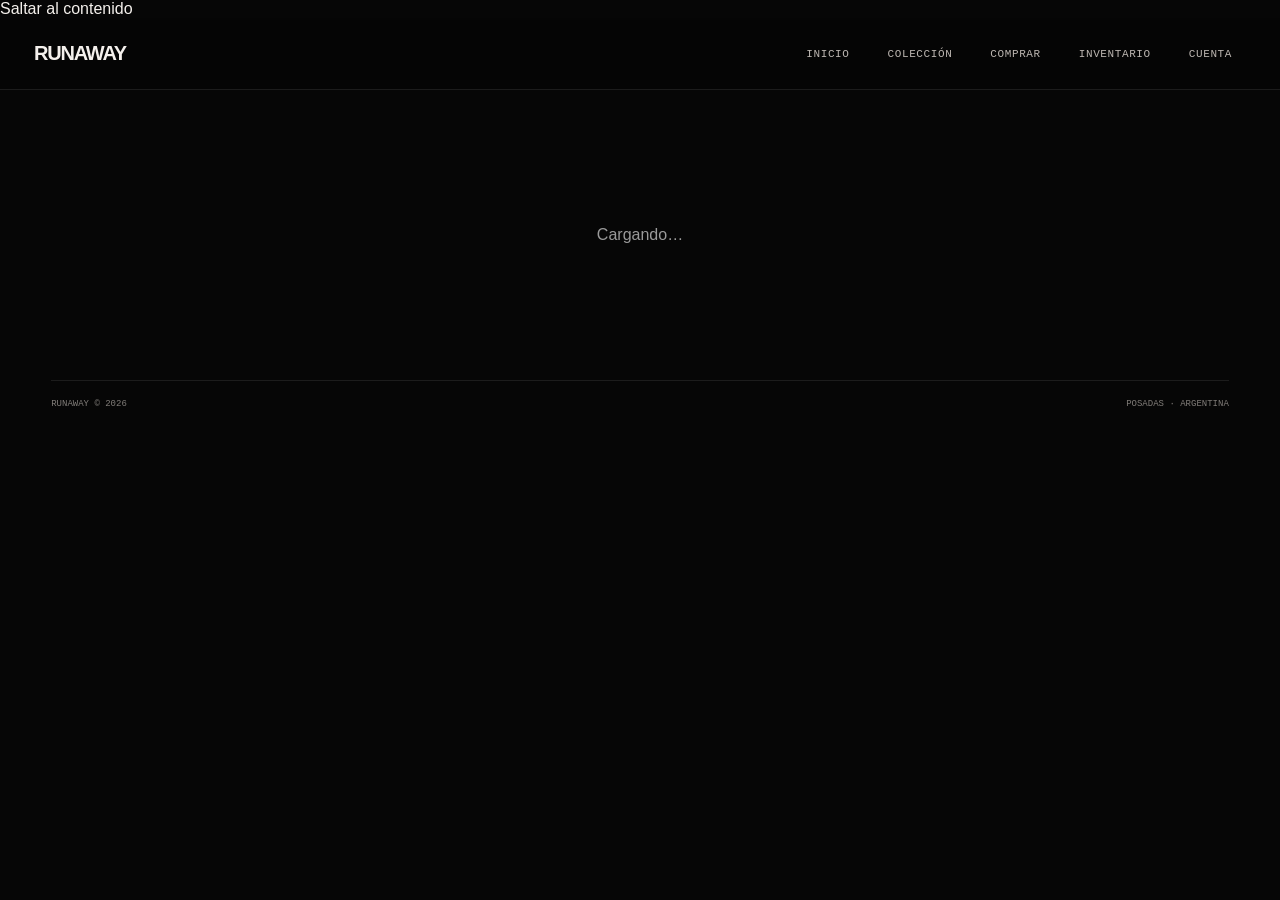
==== index.html @ b5ecfc03 "Convertir index.html en shell de la SPA El contenido de inicio pasa a un <template> estático que la " ====
<!DOCTYPE html>
<html lang="es">
<head>
    <meta charset="UTF-8">
    <meta name="viewport" content="width=device-width, initial-scale=1.0">
    <title>RUNAWAY</title>
    <link rel="stylesheet" href="style.css">
</head>
<body>
    <a class="salto-contenido" href="#contenido-principal">Saltar al contenido</a>

    <nav class="barra-superior" aria-label="Navegación principal">
        <a class="marca" href="#/">RUNAWAY</a>
        <ul class="menu-principal">
            <li><a href="#/" data-ruta="inicio">Inicio</a></li>
            <li><a href="#/catalogo" data-ruta="catalogo">Colección</a></li>
            <li><a href="#/comprar" data-ruta="comprar">Comprar</a></li>
            <li><a href="inventario.html">Inventario</a></li>
            <li><a href="cuenta.html">Cuenta</a></li>
        </ul>
    </nav>

    <main id="contenido-principal" tabindex="-1">
        <p class="estado-carga-spa">Cargando…</p>
    </main>

    <footer class="pie">
        <span>RUNAWAY © 2026</span>
        <span>Posadas · Argentina</span>
    </footer>

    <!-- Región viva: los lectores de pantalla anuncian aquí los cambios de vista y de estado. -->
    <div id="anuncios" class="solo-lectores" aria-live="polite" aria-atomic="true"></div>

    <!-- Plantillas estáticas: la SPA las clona, no inserta HTML en tiempo de ejecución. -->
    <template id="tpl-inicio">
    <header class="hero">
        <div class="hero-copy">
            <p class="kicker">NOCTURNE / CHAPTER 01</p>
            <h1>RUNAWAY</h1>
            <p class="hero-line">Luxury streetwear built outside the expected.</p>
            <a class="btn-principal" href="#/catalogo">Explorar colección →</a>
        </div>
        <div class="hero-art">
            <img src="assets/liquid-chrome.svg" alt="Escultura de cromo líquido rosa y violeta" class="chrome-liquid">
            <div class="hero-caption hero-caption-top">METAL / FLUID / NIGHT</div>
            <div class="hero-caption hero-caption-bottom">RUNAWAY OBJECT SYSTEM 01</div>
        </div>
    </header>

    <section class="intro">
        <p class="kicker">IDENTITY / 001</p>
        <h2>Sharp silhouettes.<br><em>Liquid surfaces.</em><br>Dark character.</h2>
        <div class="intro-bottom">
            <p>RUNAWAY combina proporciones amplias, materiales pesados y una dirección visual inspirada en metal, reflejos nocturnos y fotografía editorial.</p>
            <a href="#/catalogo" class="link-line">Descubrir pieza 001 →</a>
        </div>
    </section>

    <section class="campaign">
        <div class="campaign-head">
            <div>
                <p class="kicker">CAMPAIGN / 01</p>
                <h2>NOCTURNE UNIT</h2>
            </div>
            <p class="campaign-note">Visual de campaña para presentar la colección con una identidad más cinematográfica y tecnológica.</p>
        </div>

        <div class="campaign-board">
            <div class="grid-lines"></div>
            <span class="marker marker-a"></span>
            <span class="marker marker-b"></span>
            <span class="marker marker-c"></span>
            <span class="marker marker-d"></span>
            <div class="callout callout-left"><span></span><strong>HEAVYWEIGHT</strong><small>Algodón de alto gramaje / estructura amplia</small></div>
            <div class="callout callout-right"><span></span><strong>NOCTURNE CUT</strong><small>Volumen, contraste y construcción street-luxury</small></div>
            <div class="campaign-photo">
                <img src="assets/campaign-batman.jpg" alt="Visual de campaña nocturno de RUNAWAY">
            </div>
            <div class="campaign-code">001</div>
            <div class="campaign-name">NOCTURNE<br><strong>HOODIE</strong></div>
        </div>
    </section>

    <section class="featured">
        <div class="featured-title">
            <p class="kicker">SELECTED / PIECES</p>
            <h2>Chapter 01</h2>
        </div>
        <div class="featured-grid">
            <article class="featured-card featured-main">
                <div class="featured-image"><img src="assets/campaign-batman.jpg" alt="Nocturne Hoodie"></div>
                <div class="featured-data">
                    <span>01 / HOODIE</span>
                    <h3>Nocturne Hoodie</h3>
                    <p>$245.000</p>
                    <a href="#/catalogo">Ver detalle →</a>
                </div>
            </article>
            <article class="featured-card">
                <div class="featured-image"><img src="assets/campaign-head.jpg" alt="Obsidian Tee"></div>
                <div class="featured-data">
                    <span>02 / TEE</span>
                    <h3>Obsidian Tee</h3>
                    <p>$135.000</p>
                    <a href="#/catalogo">Ver detalle →</a>
                </div>
            </article>
            <article class="featured-card">
                <div class="featured-image"><img src="assets/campaign-detail.jpg" alt="Armor Cargo"></div>
                <div class="featured-data">
                    <span>03 / CARGO</span>
                    <h3>Armor Cargo</h3>
                    <p>$289.000</p>
                    <a href="#/catalogo">Ver detalle →</a>
                </div>
            </article>
        </div>
    </section>

    <section class="closing">
        <img src="assets/liquid-chrome.svg" alt="Cromo líquido RUNAWAY">
        <div>
            <p class="kicker">RUNAWAY / 2026</p>
            <h2>FROM THE EXPECTED</h2>
        </div>
    </section>
    </template>

    <script type="module" src="app.js"></script>
</body>
</html>
---- style.css ----
body {
    margin: 0;
    background: #060606;
    color: #f4f0ec;
    font-family: Arial, Helvetica, sans-serif;
    overflow-x: hidden;
}

* { box-sizing: border-box; }
a { color: inherit; text-decoration: none; }
img { display: block; max-width: 100%; }

.barra-superior {
    width: 100%;
    min-height: 72px;
    padding: 0 34px;
    display: flex;
    align-items: center;
    justify-content: space-between;
    background: rgba(6, 6, 6, 0.96);
    border-bottom: 1px solid #1c1c1c;
    position: sticky;
    top: 0;
    z-index: 100;
}

.marca {
    font-size: 20px;
    font-weight: 700;
    letter-spacing: -1.2px;
}

.menu-principal {
    margin: 0;
    padding: 0;
    list-style: none;
    display: flex;
    align-items: center;
    gap: 10px;
}

.menu-principal > li { position: relative; }
.menu-principal a {
    display: block;
    padding: 12px 14px;
    font: 11px "Courier New", monospace;
    text-transform: uppercase;
    letter-spacing: .6px;
    color: #bdb7b2;
}
.menu-principal a:hover { color: #fff; }

.menu-desplegable {
    margin: 0;
    padding: 8px;
    list-style: none;
    display: none;
    position: absolute;
    right: 0;
    top: 100%;
    min-width: 210px;
    border: 1px solid #252525;
    border-radius: 16px;
    background: #0b0b0c;
    box-shadow: 0 22px 45px rgba(0,0,0,.45);
}
.dropdown:hover .menu-desplegable { display: block; }
.menu-desplegable a { border-radius: 10px; }
.menu-desplegable a:hover { background: #151515; }

.kicker {
    margin: 0 0 14px;
    font: 10px "Courier New", monospace;
    letter-spacing: 1.2px;
    text-transform: uppercase;
    color: #9e9893;
}

.hero {
    width: min(1440px, 96%);
    min-height: 760px;
    margin: 22px auto 50px;
    padding: 54px;
    border: 1px solid #1b1b1b;
    border-radius: 34px;
    overflow: hidden;
    display: grid;
    grid-template-columns: .95fr 1.05fr;
    gap: 20px;
    align-items: center;
    background:
        radial-gradient(circle at 88% 12%, rgba(130,44,98,.18), transparent 26%),
        radial-gradient(circle at 52% 88%, rgba(73,54,122,.12), transparent 27%),
        linear-gradient(135deg, #050505 0%, #0a0a0b 55%, #060606 100%);
    position: relative;
}

.hero-copy { position: relative; z-index: 4; }
.hero-copy h1 {
    margin: 0;
    font-size: clamp(82px, 10.5vw, 164px);
    line-height: .78;
    letter-spacing: -.085em;
    font-weight: 500;
    background: linear-gradient(180deg, #fff 0%, #f4eff2 30%, #adabb0 50%, #fff 61%, #aba9ad 81%, #fff 100%);
    color: transparent;
    -webkit-background-clip: text;
    background-clip: text;
    filter: drop-shadow(0 12px 30px rgba(255,255,255,.04));
}
.hero-line {
    width: min(520px, 100%);
    margin: 30px 0 28px;
    font-size: 20px;
    line-height: 1.45;
    color: #d6d1cc;
}

.btn-principal {
    display: inline-block;
    padding: 15px 22px;
    border: 1px solid rgba(255,255,255,.48);
    border-radius: 999px;
    background: linear-gradient(135deg, #f7f5f3 0%, #d9d3d8 46%, #efb5d0 100%);
    color: #070707;
    font: 11px "Courier New", monospace;
    text-transform: uppercase;
    letter-spacing: .6px;
    transition: transform .25s ease, box-shadow .25s ease;
}
.btn-principal:hover { transform: translateY(-2px); box-shadow: 0 13px 34px rgba(232,145,191,.17); }
.btn-principal.full { width: 100%; text-align: center; }

.hero-art { position: relative; height: 650px; }
.chrome-liquid {
    width: 118%;
    max-width: none;
    position: absolute;
    right: -12%;
    top: 50%;
    transform: translateY(-50%);
    filter: saturate(1.15) contrast(1.08) drop-shadow(0 30px 55px rgba(0,0,0,.52));
    animation: floatChrome 8s ease-in-out infinite;
}
@keyframes floatChrome {
    0%,100% { transform: translateY(-50%) rotate(-1deg) scale(1); }
    50% { transform: translateY(-53%) rotate(2deg) scale(1.025); }
}
.hero-caption {
    position: absolute;
    z-index: 4;
    padding: 9px 12px;
    border: 1px solid rgba(255,255,255,.17);
    border-radius: 999px;
    background: rgba(8,8,8,.46);
    backdrop-filter: blur(10px);
    color: #d4cfd1;
    font: 9px "Courier New", monospace;
    letter-spacing: 1px;
}
.hero-caption-top { right: 4%; top: 8%; }
.hero-caption-bottom { left: 8%; bottom: 8%; }

.intro {
    width: min(1320px, 92%);
    margin: 0 auto 100px;
    padding: 80px 0;
}
.intro h2 {
    max-width: 1100px;
    margin: 28px 0 62px;
    font-size: clamp(48px, 7vw, 98px);
    line-height: .94;
    letter-spacing: -.055em;
    font-weight: 400;
}
.intro h2 em { font-family: Georgia, "Times New Roman", serif; font-weight: normal; }
.intro-bottom {
    border-top: 1px solid #242424;
    padding-top: 22px;
    display: flex;
    justify-content: space-between;
    gap: 28px;
    align-items: flex-start;
}
.intro-bottom p { max-width: 640px; margin: 0; color: #aaa49f; line-height: 1.7; }
.link-line { font: 10px "Courier New", monospace; text-transform: uppercase; border-bottom: 1px solid #ddd6d0; padding-bottom: 4px; }

.campaign {
    width: min(1320px, 92%);
    margin: 0 auto 110px;
}
.campaign-head {
    display: flex;
    justify-content: space-between;
    gap: 24px;
    align-items: flex-end;
    margin-bottom: 24px;
}
.campaign-head h2 { margin: 0; font-size: clamp(40px, 5vw, 70px); font-weight: 400; letter-spacing: -.05em; }
.campaign-note { max-width: 430px; color: #9f9993; line-height: 1.6; }

.campaign-board {
    min-height: 820px;
    border-radius: 34px;
    overflow: hidden;
    position: relative;
    border: 1px solid #28313a;
    background:
        radial-gradient(circle at 10% 82%, rgba(255,98,44,.38), transparent 25%),
        radial-gradient(circle at 86% 16%, rgba(46,121,177,.28), transparent 30%),
        linear-gradient(135deg, #101820 0%, #172430 48%, #0b1016 100%);
}
.grid-lines {
    position: absolute; inset: 0;
    background-image: linear-gradient(rgba(255,255,255,.045) 1px, transparent 1px), linear-gradient(90deg, rgba(255,255,255,.045) 1px, transparent 1px);
    background-size: 25% 25%;
}
.campaign-photo {
    position: absolute;
    left: 50%; top: 47%; transform: translate(-50%,-50%);
    width: 40%; height: 67%;
    border: 1px solid rgba(255,255,255,.72);
    border-radius: 24px;
    padding: 10px;
    background: rgba(255,255,255,.03);
    box-shadow: 0 35px 75px rgba(0,0,0,.42);
}
.campaign-photo img { width:100%; height:100%; object-fit:cover; border-radius:16px; }
.marker { position:absolute; width:10px; height:10px; background:#eee; z-index:4; }
.marker-a{left:30%;top:21%}.marker-b{right:30%;top:21%}.marker-c{left:30%;bottom:12%}.marker-d{right:30%;bottom:12%}
.callout { position:absolute; z-index:5; width:240px; font-family:"Courier New",monospace; }
.callout strong { display:block; font-size:12px; margin-bottom:4px; }
.callout small { color:#bcc2c5; line-height:1.4; }
.callout span { display:block; height:1px; background:#eaeaea; margin-bottom:12px; position:relative; }
.callout span:after { content:""; width:8px;height:8px;background:#eee;position:absolute;right:0;top:-3px; }
.callout-left { left:7%; top:23%; }
.callout-right { right:6%; top:57%; }
.campaign-code { position:absolute; right:5%; bottom:5%; font-size:92px; font-weight:700; letter-spacing:-6px; }
.campaign-name { position:absolute; left:6%; bottom:6%; font-size:44px; line-height:.95; letter-spacing:-2px; }

.featured { width:min(1320px,92%); margin:0 auto 100px; }
.featured-title { margin-bottom:24px; }
.featured-title h2 { margin:0; font-size:58px; font-weight:400; letter-spacing:-3px; }
.featured-grid { display:grid; grid-template-columns:1.25fr .85fr .85fr; gap:18px; }
.featured-card { border:1px solid #242424; border-radius:28px; overflow:hidden; background:#0b0b0c; }
.featured-image { height:360px; overflow:hidden; background:#111; }
.featured-main .featured-image { height:520px; }
.featured-image img { width:100%; height:100%; object-fit:cover; transition:transform .5s ease; }
.featured-card:hover .featured-image img { transform:scale(1.025); }
.featured-data { padding:20px; }
.featured-data span { font:9px "Courier New",monospace; color:#92908e; }
.featured-data h3 { margin:8px 0; font-size:25px; font-weight:400; }
.featured-data p { margin:0 0 18px; color:#cbc5bf; }
.featured-data a { font:10px "Courier New",monospace; text-transform:uppercase; border-bottom:1px solid #e1dbd4; padding-bottom:4px; }

.closing {
    width:min(1320px,92%); min-height:380px; margin:0 auto 60px;
    border:1px solid #202020; border-radius:34px; overflow:hidden; position:relative;
    display:flex; align-items:center; justify-content:flex-end; padding:50px;
    background:linear-gradient(120deg,#090909,#0c0b0e 50%,#070707);
}
.closing img { position:absolute; left:-4%; bottom:-45%; width:52%; opacity:.9; }
.closing div { position:relative; z-index:2; text-align:right; }
.closing h2 { margin:0; font-size:clamp(48px,8vw,110px); line-height:.82; letter-spacing:-.07em; font-weight:400; }

.catalog-page,.product-page,.checkout-page { padding-bottom:60px; }
.catalog-hero,.checkout-heading {
    width:min(1320px,92%); margin:24px auto 28px; padding:56px;
    border:1px solid #232323; border-radius:34px; position:relative; overflow:hidden;
    background:radial-gradient(circle at 90% 20%,rgba(161,67,121,.18),transparent 28%),linear-gradient(140deg,#090909,#0c0c0e);
}
.catalog-hero { min-height:430px; display:flex; align-items:flex-end; }
.catalog-hero h1,.checkout-heading h1 { margin:0 0 18px; font-size:clamp(64px,10vw,145px); line-height:.78; letter-spacing:-.075em; font-weight:400; }
.catalog-hero p:not(.kicker),.checkout-heading p:not(.kicker) { max-width:620px;color:#aaa49f;line-height:1.7; }
.catalog-chrome { position:absolute; right:-4%; top:-28%; width:48%; opacity:.72; }

.catalog-editorial {
    width:min(1320px,92%); margin:0 auto 40px; display:grid; grid-template-columns:1.2fr .8fr; gap:20px;
}
.editorial-photo { min-height:520px; border-radius:30px; overflow:hidden; position:relative; border:1px solid #24303a; background:#0e151b; }
.editorial-photo img { width:100%;height:100%;object-fit:cover;filter:saturate(.85) contrast(1.08); }
.editorial-photo:after { content:"";position:absolute;inset:0;background:linear-gradient(90deg,rgba(17,57,77,.25),transparent 50%,rgba(12,13,17,.25));pointer-events:none; }
.editorial-tag { position:absolute; z-index:3; border:1px solid rgba(255,255,255,.42); border-radius:999px; padding:8px 10px; font:9px "Courier New",monospace; background:rgba(7,13,17,.36); backdrop-filter:blur(8px); }
.tag-one{left:4%;top:5%}.tag-two{right:4%;bottom:5%}
.editorial-copy { border:1px solid #232323;border-radius:30px;padding:38px;display:flex;flex-direction:column;justify-content:flex-end;background:#0b0b0c; }
.editorial-copy h2 { margin:0 0 18px;font-size:52px;line-height:.95;letter-spacing:-3px;font-weight:400; }
.editorial-copy p:last-child { color:#aaa49f;line-height:1.7; }

.table-wrap { width:min(1320px,92%); margin:0 auto; }
.table-title { display:flex;justify-content:space-between;align-items:flex-end;gap:20px;margin-bottom:18px; }
.table-title h2 { margin:0;font-size:42px;font-weight:400;letter-spacing:-2px; }
.table-title > span { font:9px "Courier New",monospace;color:#999; }
.tabla-responsive { width:100%; overflow-x:auto; border-radius:26px; border:1px solid #272727; }
.tabla-productos { width:100%;min-width:980px;border-collapse:collapse;background:#0a0a0b; }
.tabla-productos th,.tabla-productos td { padding:18px 16px;text-align:left;border-bottom:1px solid #202020;vertical-align:middle; }
.tabla-productos th { font:9px "Courier New",monospace;text-transform:uppercase;color:#aaa4a0;background:#0f0f11;letter-spacing:.6px; }
.tabla-productos td { font-size:13px;color:#d6d0ca;line-height:1.5; }
.tabla-productos tbody tr:hover { background:#101012; }
.tabla-productos td img { width:78px;height:98px;object-fit:cover;border-radius:16px; }
.tabla-productos td strong { display:block;font-size:16px;color:#f1ece7;font-weight:500; }
.tabla-productos td small { display:block;margin-top:5px;font:9px "Courier New",monospace;color:#8f8a86; }
.tabla-productos td a { font:9px "Courier New",monospace;text-transform:uppercase;border-bottom:1px solid #ddd6d0;padding-bottom:3px;white-space:nowrap; }

.product-page { width:min(1320px,92%); margin:26px auto 0; display:grid;grid-template-columns:1.15fr .85fr;gap:24px; }
.product-visual-panel { min-height:820px;border-radius:34px;overflow:hidden;position:relative;border:1px solid #26313a;background:radial-gradient(circle at 12% 84%,rgba(255,78,36,.35),transparent 26%),radial-gradient(circle at 88% 14%,rgba(58,131,181,.25),transparent 27%),linear-gradient(135deg,#101922,#16252f 52%,#0c1217); }
.product-visual-panel:before { content:"";position:absolute;inset:0;background-image:linear-gradient(rgba(255,255,255,.04) 1px,transparent 1px),linear-gradient(90deg,rgba(255,255,255,.04) 1px,transparent 1px);background-size:25% 25%; }
.product-hero-image { position:absolute;left:50%;top:46%;transform:translate(-50%,-50%);width:58%;height:68%;padding:10px;border:1px solid rgba(255,255,255,.6);border-radius:26px; }
.product-hero-image img { width:100%;height:100%;object-fit:cover;border-radius:18px; }
.corner { position:absolute;width:9px;height:9px;background:#eee; }
.c1{left:-5px;top:-5px}.c2{right:-5px;top:-5px}.c3{left:-5px;bottom:-5px}.c4{right:-5px;bottom:-5px}
.product-callout { position:absolute;width:210px;font:9px "Courier New",monospace;line-height:1.45;z-index:3; }
.product-callout b { display:block;font-size:11px;margin-bottom:4px; }
.product-callout span { color:#c3c7c9; }
.callout-a { left:5%;top:18%; }
.callout-b { right:4%;bottom:19%;text-align:right; }
.product-index { position:absolute;right:5%;bottom:4%;font-size:88px;font-weight:700;letter-spacing:-5px; }

.product-info-panel { border:1px solid #242424;border-radius:34px;padding:38px;background:linear-gradient(180deg,#0b0b0c,#090909); }
.product-heading h1 { margin:0 0 12px;font-size:58px;line-height:.92;letter-spacing:-3px;font-weight:400; }
.product-price { margin:0 0 28px;font-size:25px; }
.product-description { color:#aaa49f;line-height:1.8; }
.product-spec-grid { display:grid;grid-template-columns:1fr 1fr;gap:10px;margin:28px 0; }
.product-spec-grid div { padding:16px;border:1px solid #222;border-radius:18px;background:#0f0f10; }
.product-spec-grid span,.size-block>span { display:block;margin-bottom:6px;font:9px "Courier New",monospace;text-transform:uppercase;color:#8e8985; }
.product-spec-grid strong { font-weight:500;font-size:14px; }
.size-block { margin:28px 0; }
.sizes { display:flex;gap:8px; }
.sizes button { flex:1;padding:13px 8px;border:1px solid #303030;border-radius:14px;background:#0d0d0e;color:#eee;cursor:pointer; }
.sizes button:hover { background:#e9e5e1;color:#080808; }
.detail-gallery { display:grid;grid-template-columns:1fr 1fr;gap:10px;margin-top:24px; }
.detail-gallery img { width:100%;height:210px;object-fit:cover;border-radius:18px; }

.checkout-heading { min-height:330px; display:flex;flex-direction:column;justify-content:flex-end; }
.checkout-heading h1 { font-size:clamp(58px,8vw,112px); }
.checkout-layout { width:min(1180px,92%);margin:0 auto;display:grid;grid-template-columns:1fr .7fr;gap:22px; }
.checkout-form-card,.order-card { border:1px solid #232323;border-radius:30px;background:#0b0b0c;padding:30px; }
.formulario-compra { display:flex;flex-direction:column;gap:15px; }
.field-group { display:flex;flex-direction:column;gap:7px; }
.fields-two { display:grid;grid-template-columns:1fr 1fr;gap:12px; }
.formulario-compra label { font:9px "Courier New",monospace;text-transform:uppercase;color:#9f9994; }
.formulario-compra input,.formulario-compra select,.formulario-compra textarea { width:100%;padding:14px 15px;border:1px solid #2c2c2e;border-radius:16px;background:#111113;color:#f2ede8;font-family:Arial,Helvetica,sans-serif; }
.formulario-compra textarea { resize:vertical;line-height:1.5; }
.formulario-compra input:focus,.formulario-compra select:focus,.formulario-compra textarea:focus { outline:none;border-color:#c178a5;box-shadow:0 0 0 3px rgba(193,120,165,.08); }
.order-image { height:320px;border-radius:22px;overflow:hidden;margin-bottom:20px; }
.order-image img { width:100%;height:100%;object-fit:cover; }
.order-title span { font:9px "Courier New",monospace;color:#928c87; }
.order-title h2 { margin:7px 0 20px;font-size:31px;font-weight:400;letter-spacing:-1.5px; }
.order-row,.order-total { display:flex;justify-content:space-between;padding:13px 0;border-top:1px solid #232323;font-size:13px; }
.order-total { margin-top:6px;padding-top:18px;font-size:19px; }

.pie { width:min(1320px,92%);margin:0 auto 25px;padding-top:18px;border-top:1px solid #1c1c1c;display:flex;justify-content:space-between;gap:18px;font:9px "Courier New",monospace;text-transform:uppercase;color:#817d79; }

@media (max-width: 1050px) {
    .hero { grid-template-columns:1fr; padding:38px; }
    .hero-art { height:560px; }
    .chrome-liquid { width:92%;right:4%; }
    .featured-grid { grid-template-columns:1fr 1fr; }
    .featured-main { grid-column:1 / -1; }
    .campaign-board { min-height:720px; }
    .campaign-photo { width:48%; }
    .catalog-editorial,.product-page,.checkout-layout { grid-template-columns:1fr; }
    .product-page { width:min(1320px,92%); }
}

@media (max-width: 720px) {
    .barra-superior { min-height:auto;padding:15px 16px;flex-direction:column;align-items:flex-start;gap:10px; }
    .menu-principal { width:100%;gap:0;flex-wrap:wrap; }
    .menu-principal a { padding:8px 10px; }
    .menu-desplegable { right:auto;left:0; }

    .hero { width:94%;min-height:auto;margin-top:15px;padding:24px;border-radius:24px; }
    .hero-copy h1 { font-size:21vw; }
    .hero-line { font-size:16px;margin:22px 0; }
    .hero-art { height:390px; }
    .chrome-liquid { width:118%;right:-10%; }
    .hero-caption { font-size:8px; }

    .intro { width:90%;padding:60px 0;margin-bottom:50px; }
    .intro h2 { font-size:13vw; }
    .intro-bottom,.campaign-head,.table-title { flex-direction:column;align-items:flex-start; }

    .campaign { width:94%;margin-bottom:70px; }
    .campaign-board { min-height:590px;border-radius:24px; }
    .campaign-photo { width:64%;height:58%;top:43%; }
    .callout { width:150px;font-size:7px; }
    .callout strong { font-size:9px; }
    .callout-left { left:4%;top:8%; }
    .callout-right { right:4%;bottom:11%;top:auto; }
    .marker { display:none; }
    .campaign-code { font-size:54px;right:4%;bottom:3%; }
    .campaign-name { font-size:30px;left:4%;bottom:4%; }

    .featured { width:94%;margin-bottom:65px; }
    .featured-grid { grid-template-columns:1fr; }
    .featured-main { grid-column:auto; }
    .featured-image,.featured-main .featured-image { height:390px; }

    .closing { width:94%;min-height:310px;padding:24px;border-radius:24px; }
    .closing img { width:82%;left:-26%;bottom:-25%; }
    .closing h2 { max-width:300px;font-size:16vw; }

    .catalog-hero,.checkout-heading { width:94%;padding:30px;border-radius:24px;min-height:350px; }
    .catalog-chrome { width:70%;right:-25%;top:-5%;opacity:.5; }
    .catalog-editorial,.table-wrap { width:94%; }
    .editorial-photo { min-height:420px;border-radius:24px; }
    .editorial-copy { padding:25px;border-radius:24px; }
    .editorial-copy h2 { font-size:42px; }
    .tabla-responsive { border-radius:20px; }

    .product-page { width:94%;gap:15px; }
    .product-visual-panel { min-height:620px;border-radius:24px; }
    .product-hero-image { width:72%;height:60%; }
    .product-callout { width:130px; }
    .product-index { font-size:56px; }
    .product-info-panel { padding:24px;border-radius:24px; }
    .product-heading h1 { font-size:45px; }
    .product-spec-grid { grid-template-columns:1fr; }

    .checkout-layout { width:94%;gap:15px; }
    .checkout-form-card,.order-card { padding:22px;border-radius:24px; }
    .fields-two { grid-template-columns:1fr; }
    .order-image { height:300px; }

    .pie { width:90%;flex-direction:column;align-items:flex-start; }
}


/* TP2 - JavaScript Vanilla */
.algoritmica-page {
    width: min(1100px, 94%);
    margin: 30px auto 60px;
}

.algoritmica-heading {
    padding: 36px;
    margin-bottom: 20px;
    border: 1px solid #232323;
    border-radius: 30px;
    background: linear-gradient(145deg, #0a0a0b 0%, #111015 100%);
}

.algoritmica-heading h1 {
    margin: 0 0 14px;
    font-size: clamp(46px, 7vw, 84px);
    line-height: .95;
    letter-spacing: -.055em;
    font-weight: 400;
}

.algoritmica-heading > p:last-child {
    max-width: 720px;
    color: #aaa49f;
    line-height: 1.7;
}

.algoritmica-card {
    display: grid;
    grid-template-columns: 1fr .8fr;
    gap: 20px;
}

.algoritmica-form,
.resultado-card {
    padding: 30px;
    border: 1px solid #232323;
    border-radius: 30px;
    background: #0b0b0c;
}

.algoritmica-form {
    display: flex;
    flex-direction: column;
    gap: 16px;
}

.algoritmica-form label {
    font: 9px "Courier New", monospace;
    text-transform: uppercase;
    color: #9f9994;
}

.algoritmica-form input,
#cantidadProducto {
    width: 100%;
    padding: 14px 15px;
    border: 1px solid #2c2c2e;
    border-radius: 16px;
    background: #111113;
    color: #f2ede8;
    font-family: Arial, Helvetica, sans-serif;
}

.algoritmica-form input:focus,
#cantidadProducto:focus {
    outline: none;
    border-color: #c178a5;
    box-shadow: 0 0 0 3px rgba(193,120,165,.08);
}

.resultado-card {
    display: flex;
    flex-direction: column;
    justify-content: center;
}

.resultado-label {
    margin-bottom: 14px;
    font: 10px "Courier New", monospace;
    text-transform: uppercase;
    color: #9f9994;
}

.resultado {
    display: block;
    margin-bottom: 16px;
    font-size: clamp(38px, 6vw, 70px);
    line-height: 1;
    letter-spacing: -.045em;
}

.resultado.positivo { color: #a7f3c4; }
.resultado.cero { color: #f4f0ec; }
.resultado.negativo { color: #ff9cae; }

.resultado-card p {
    margin: 0;
    color: #928c87;
    line-height: 1.6;
    font-size: 13px;
}

@media (max-width: 720px) {
    .algoritmica-card { grid-template-columns: 1fr; }
    .algoritmica-heading,
    .algoritmica-form,
    .resultado-card { padding: 22px; border-radius: 24px; }
}

/* Mensajes de validacion del cupon */
.mensaje-cupon {
    margin: 10px 0;
    font-size: 13px;
    font-weight: 600;
}

.mensaje-error {
    color: #ff7676;
}

.mensaje-exito {
    color: #78e6a2;
}

.btn-secundario {
    padding: 10px 16px;
    border: 1px solid #777;
    border-radius: 999px;
    background: transparent;
    color: #f4f0ec;
    cursor: pointer;
}

.btn-secundario:hover {
    background: #1b1b1b;
}


/* Monitor de inventario */
.inventario-page {
    width: min(1320px, 92%);
    margin: 30px auto 70px;
}

.inventario-heading {
    min-height: 330px;
    padding: 42px;
    margin-bottom: 20px;
    border: 1px solid #232323;
    border-radius: 34px;
    background:
        radial-gradient(circle at 85% 20%, rgba(140, 89, 160, .16), transparent 28%),
        linear-gradient(145deg, #09090a 0%, #111117 100%);
    display: flex;
    justify-content: space-between;
    gap: 30px;
    align-items: flex-end;
}

.inventario-heading h1 {
    margin: 0 0 18px;
    font-size: clamp(48px, 7vw, 96px);
    line-height: .92;
    letter-spacing: -.055em;
    font-weight: 400;
}

.inventario-heading > div > p:last-child {
    max-width: 680px;
    color: #aaa49f;
    line-height: 1.7;
}

.inventario-codigo {
    color: #817d79;
    font: 10px "Courier New", monospace;
    letter-spacing: .08em;
}

.inventario-indicadores {
    display: grid;
    grid-template-columns: repeat(3, 1fr);
    gap: 14px;
    margin-bottom: 20px;
}

.indicador-stock {
    min-height: 150px;
    padding: 24px;
    border: 1px solid #232323;
    border-radius: 26px;
    background: #0b0b0c;
    display: flex;
    flex-direction: column;
    justify-content: space-between;
}

.indicador-stock span {
    color: #908a85;
    font: 9px "Courier New", monospace;
    text-transform: uppercase;
}

.indicador-stock strong {
    font-size: 48px;
    line-height: 1;
    font-weight: 400;
}

.inventario-panel {
    padding: 28px;
    border: 1px solid #232323;
    border-radius: 30px;
    background: #0b0b0c;
}

.inventario-toolbar {
    display: flex;
    justify-content: space-between;
    align-items: flex-end;
    gap: 18px;
    margin-bottom: 20px;
}

.inventario-filtro {
    width: min(320px, 100%);
}

.inventario-filtro select {
    width: 100%;
    padding: 13px 15px;
    border: 1px solid #2c2c2e;
    border-radius: 16px;
    background: #111113;
    color: #f2ede8;
}

.alerta-inventario {
    margin: 0 0 18px;
    padding: 14px 16px;
    border: 1px solid #333;
    border-radius: 16px;
    background: #111113;
    color: #d2cdc8;
    font-size: 13px;
}

.alerta-critico {
    border-color: rgba(255, 118, 118, .45);
    background: rgba(117, 32, 39, .18);
    color: #ffabab;
}

.alerta-normal {
    border-color: rgba(120, 230, 162, .35);
    background: rgba(34, 105, 66, .16);
    color: #9ff0bd;
}

.alerta-error {
    border-color: rgba(255, 118, 118, .45);
    color: #ffabab;
}

.tabla-inventario td strong,
.tabla-inventario td small {
    display: block;
}

.tabla-inventario td small {
    margin-top: 5px;
    color: #817d79;
}

.fila-stock-critico {
    background: rgba(111, 32, 39, .12);
}

.estado-stock {
    display: inline-block;
    padding: 7px 11px;
    border-radius: 999px;
    font: 9px "Courier New", monospace;
    text-transform: uppercase;
}

.estado-critico {
    background: rgba(255, 118, 118, .12);
    color: #ff9c9c;
    border: 1px solid rgba(255, 118, 118, .35);
}

.estado-normal {
    background: rgba(120, 230, 162, .10);
    color: #8ee9af;
    border: 1px solid rgba(120, 230, 162, .28);
}

.acciones-stock {
    display: flex;
    gap: 8px;
}

.boton-stock {
    width: 34px;
    height: 34px;
    border: 1px solid #3b3b3d;
    border-radius: 50%;
    background: transparent;
    color: #f4f0ec;
    cursor: pointer;
    font-size: 18px;
}

.boton-stock:hover,
.boton-stock:focus-visible {
    background: #f4f0ec;
    color: #090909;
}

.estado-carga-inventario {
    padding: 28px !important;
    text-align: center !important;
    color: #928c87;
}

.nota-inventario {
    margin: 18px 0 0;
    color: #817d79;
    font-size: 12px;
    line-height: 1.6;
}

.visually-hidden {
    position: absolute !important;
    width: 1px;
    height: 1px;
    padding: 0;
    margin: -1px;
    overflow: hidden;
    clip: rect(0, 0, 0, 0);
    white-space: nowrap;
    border: 0;
}

@media (max-width: 720px) {
    .inventario-page {
        width: 94%;
    }

    .inventario-heading {
        min-height: 300px;
        padding: 24px;
        border-radius: 24px;
        flex-direction: column;
        align-items: flex-start;
        justify-content: flex-end;
    }

    .inventario-indicadores {
        grid-template-columns: 1fr;
    }

    .indicador-stock {
        min-height: 120px;
    }

    .inventario-panel {
        padding: 18px;
        border-radius: 24px;
    }

    .inventario-toolbar {
        flex-direction: column;
        align-items: stretch;
    }

    .inventario-filtro {
        width: 100%;
    }
}


/* Buscador del catálogo */
.catalog-controls {
    display: grid;
    grid-template-columns: minmax(260px, 1fr) 240px auto;
    gap: 14px;
    align-items: end;
    margin: 22px 0;
}
.catalog-controls .field-group { margin: 0; }
.catalog-controls label {
    display: block;
    margin-bottom: 7px;
    color: #96908b;
    font: 9px "Courier New", monospace;
    text-transform: uppercase;
}
.catalog-controls input,
.catalog-controls select {
    width: 100%;
    padding: 13px 15px;
    border: 1px solid #2b2b2e;
    border-radius: 16px;
    background: #111113;
    color: #f4f0ec;
}
.catalogo-sin-resultados { padding: 30px !important; text-align: center !important; color: #918b86; }
@media (max-width: 720px) {
    .catalog-controls { grid-template-columns: 1fr; }
}

/* ===== SPA: utilidades base ===== */
.solo-lectores {
    position: absolute;
    width: 1px;
    height: 1px;
    margin: -1px;
    padding: 0;
    overflow: hidden;
    clip: rect(0, 0, 0, 0);
    white-space: nowrap;
    border: 0;
}

.estado-carga-spa {
    padding: 120px 24px;
    text-align: center;
    color: #9a9a9a;
}
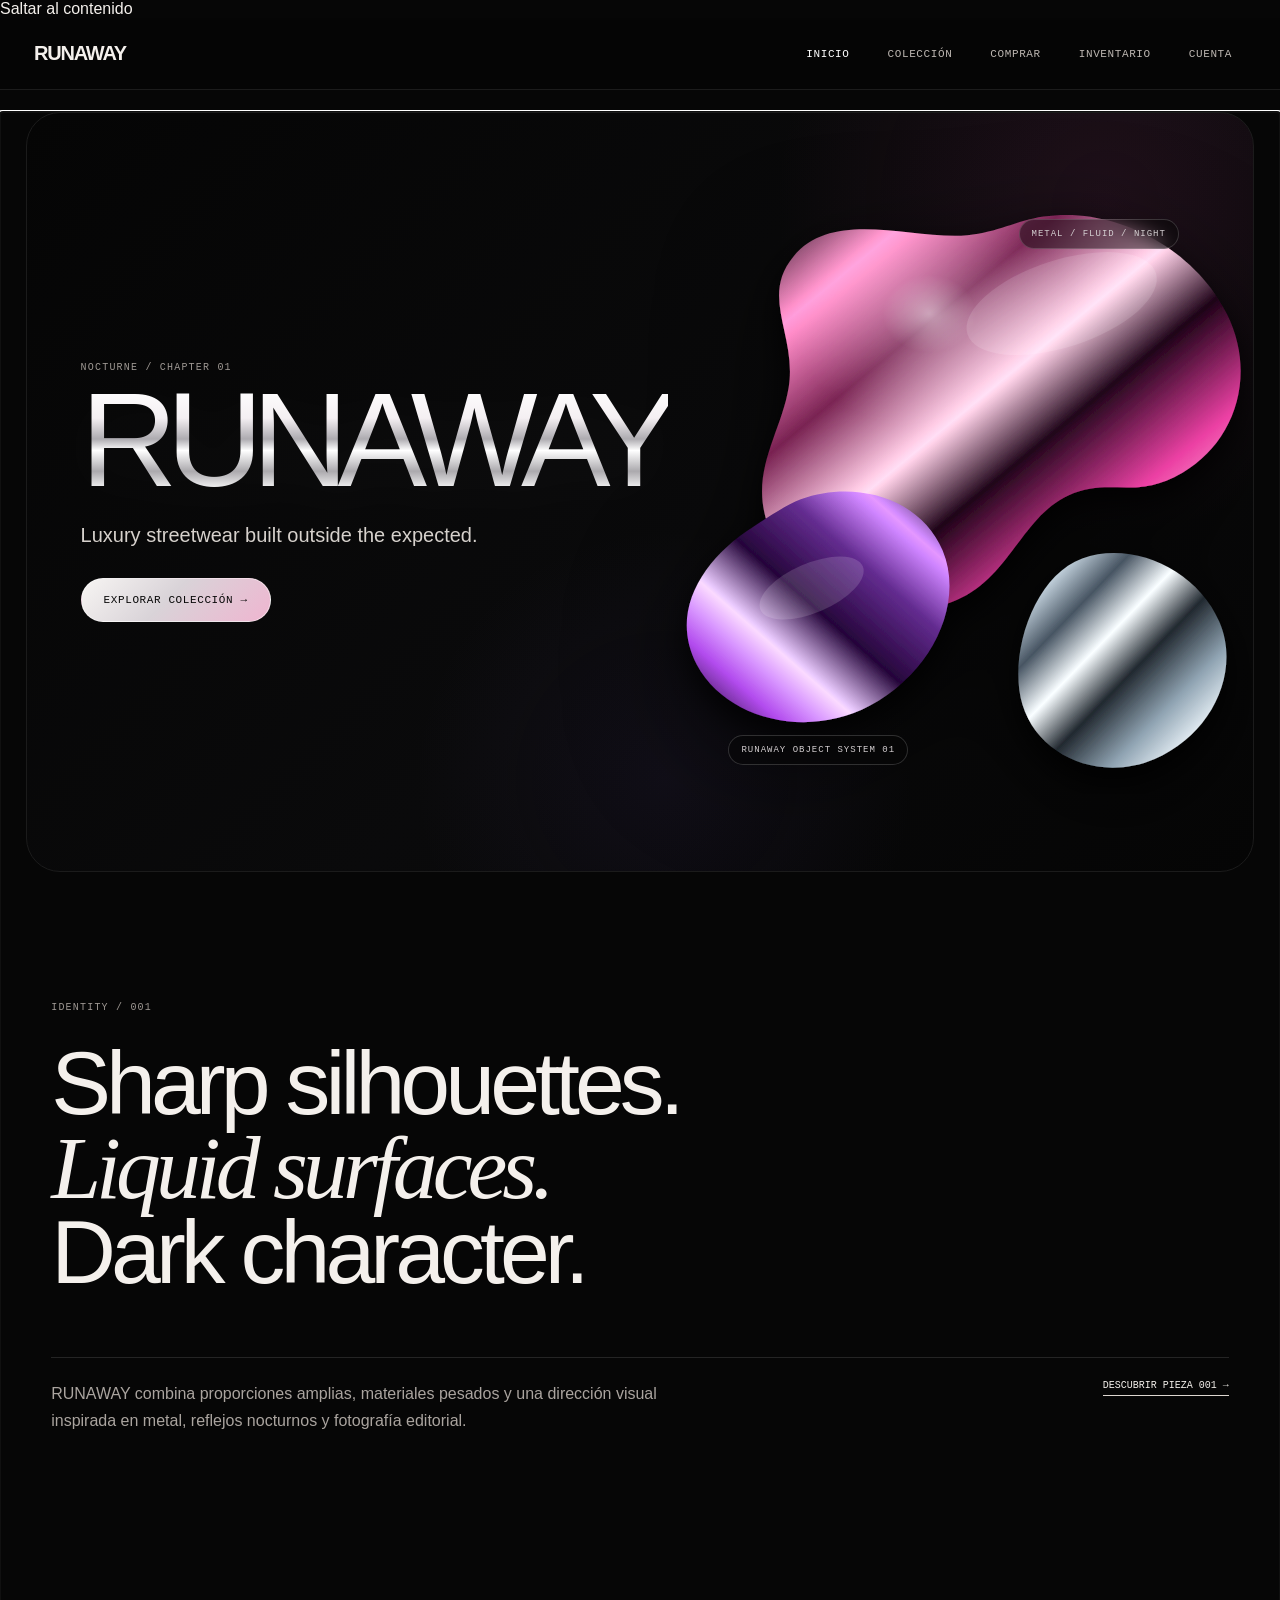
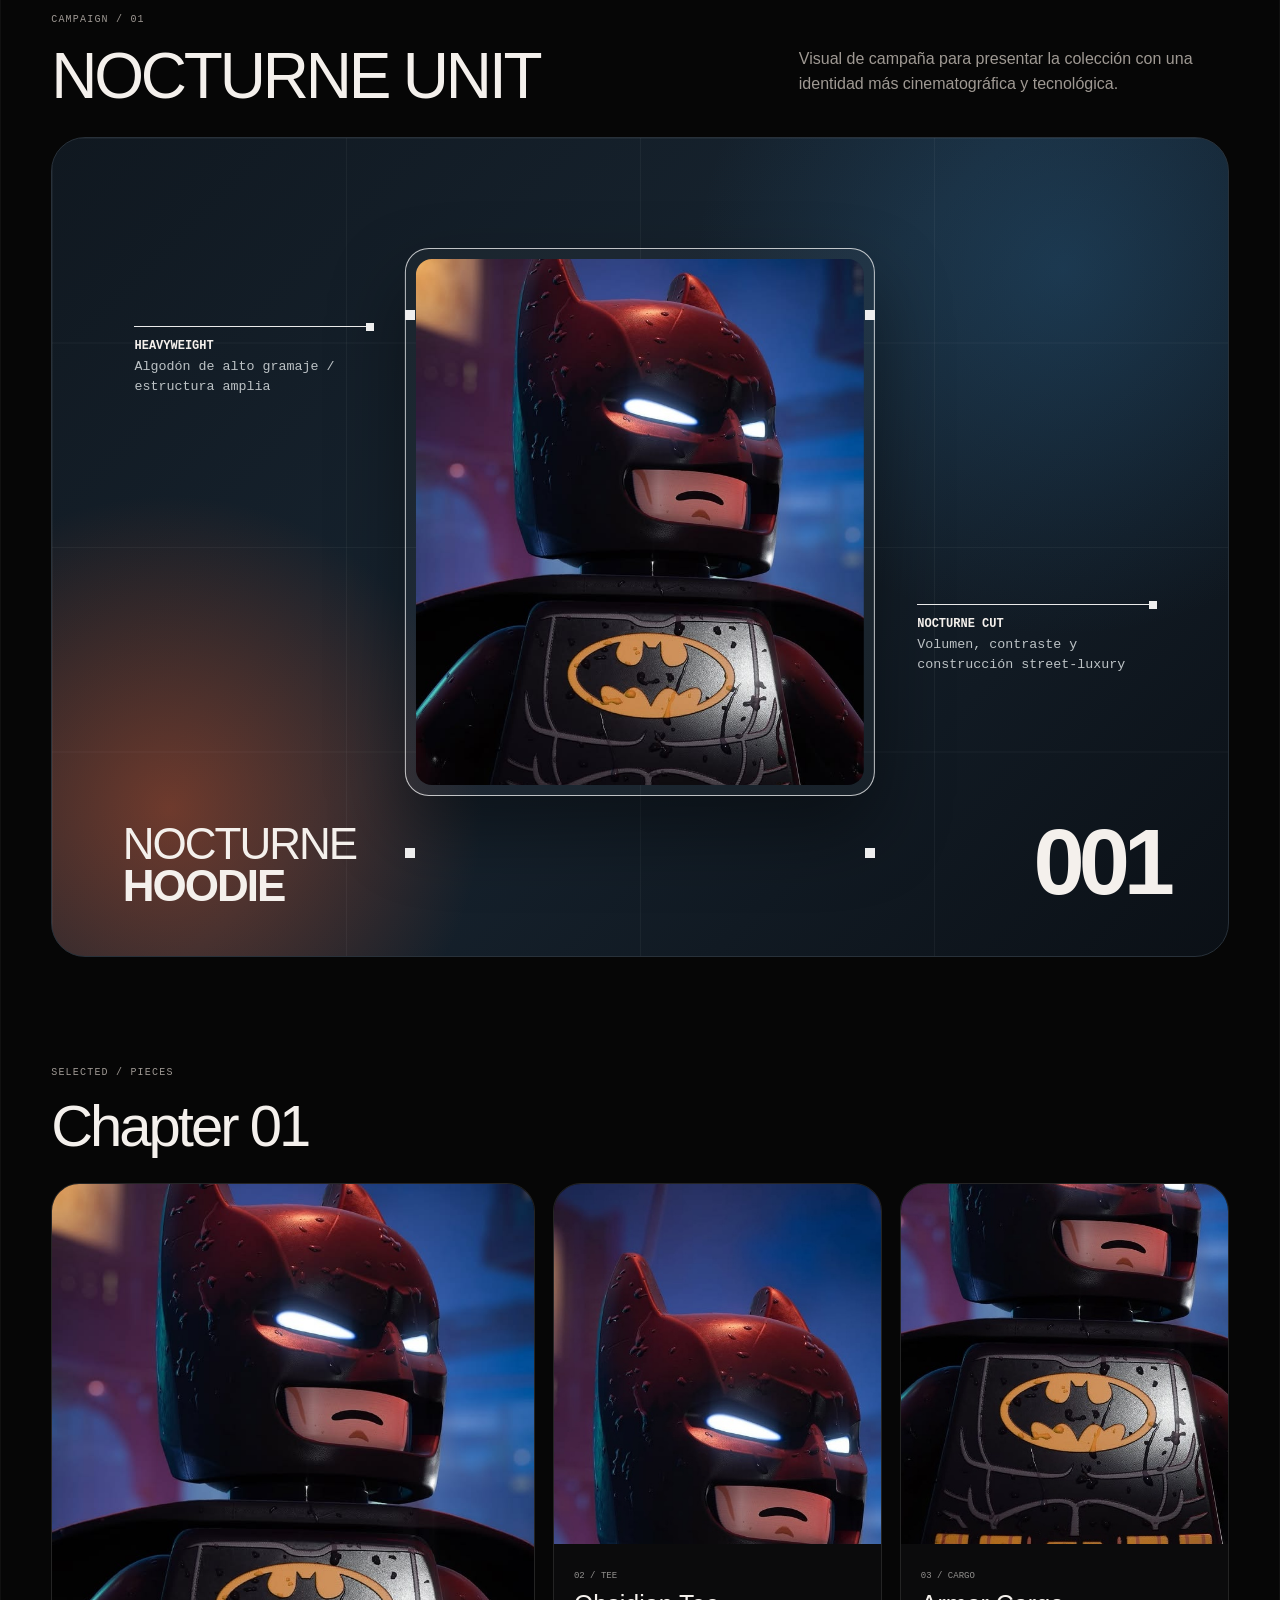
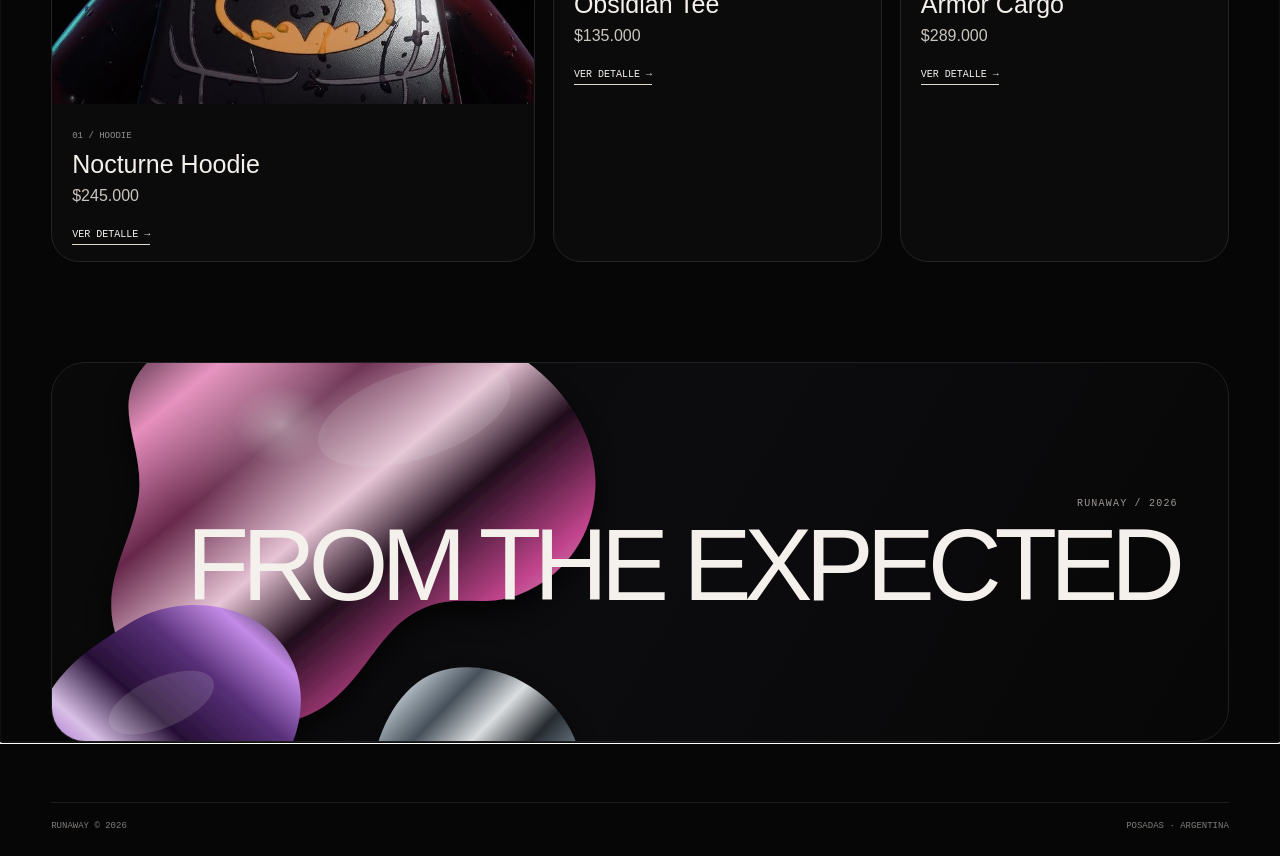
==== commit cbe5bd46: "Agregar plantilla estática del catálogo al shell de la SPA" ====
--- a/index.html
+++ b/index.html
@@ -127,6 +127,59 @@
     </section>
     </template>
 
+    <template id="tpl-catalogo">
+    <div class="catalog-page">
+        <section class="catalog-hero">
+            <div>
+                <p class="kicker">COLLECTION / CHAPTER 01</p>
+                <h1>NOCTURNE</h1>
+                <p>Una selección de piezas de streetwear de lujo con volúmenes amplios, negro profundo y detalles metálicos.</p>
+            </div>
+            <img src="assets/liquid-chrome.svg" alt="Cromo líquido" class="catalog-chrome">
+        </section>
+
+        <section class="catalog-editorial">
+            <div class="editorial-photo">
+                <img src="assets/campaign-mid.jpg" alt="Campaña RUNAWAY Nocturne">
+                <span class="editorial-tag tag-one">RUNAWAY / NOCTURNE</span>
+                <span class="editorial-tag tag-two">CHAPTER 01</span>
+            </div>
+            <div class="editorial-copy">
+                <p class="kicker">CAMPAIGN NOTE</p>
+                <h2>Designed for presence.</h2>
+                <p>La colección prioriza siluetas dominantes y una paleta oscura. Cada pieza está pensada para sostener una identidad visual fuerte sin perder funcionalidad.</p>
+            </div>
+        </section>
+
+        <section class="table-wrap">
+            <div class="table-title">
+                <div>
+                    <p class="kicker">PRODUCT INDEX</p>
+                    <h2>Available pieces</h2>
+                </div>
+                <span id="contadorCatalogo">CARGANDO / DROP 01</span>
+            </div>
+
+            <div class="tabla-responsive">
+                <table class="tabla-productos">
+                    <thead>
+                        <tr>
+                            <th>Ref.</th>
+                            <th>Visual</th>
+                            <th>Producto</th>
+                            <th>Especificación</th>
+                            <th>Talles</th>
+                            <th>Precio</th>
+                            <th></th>
+                        </tr>
+                    </thead>
+                    <tbody id="cuerpoCatalogo"><tr><td colspan="7" class="catalogo-sin-resultados">Cargando catálogo...</td></tr></tbody>
+                </table>
+            </div>
+        </section>
+    </div>
+    </template>
+
     <script type="module" src="app.js"></script>
 </body>
 </html>
--- a/style.css
+++ b/style.css
@@ -859,3 +859,5 @@
     text-align: center;
     color: #9a9a9a;
 }
+
+.menu-principal a[aria-current="page"] { color: #fff; }
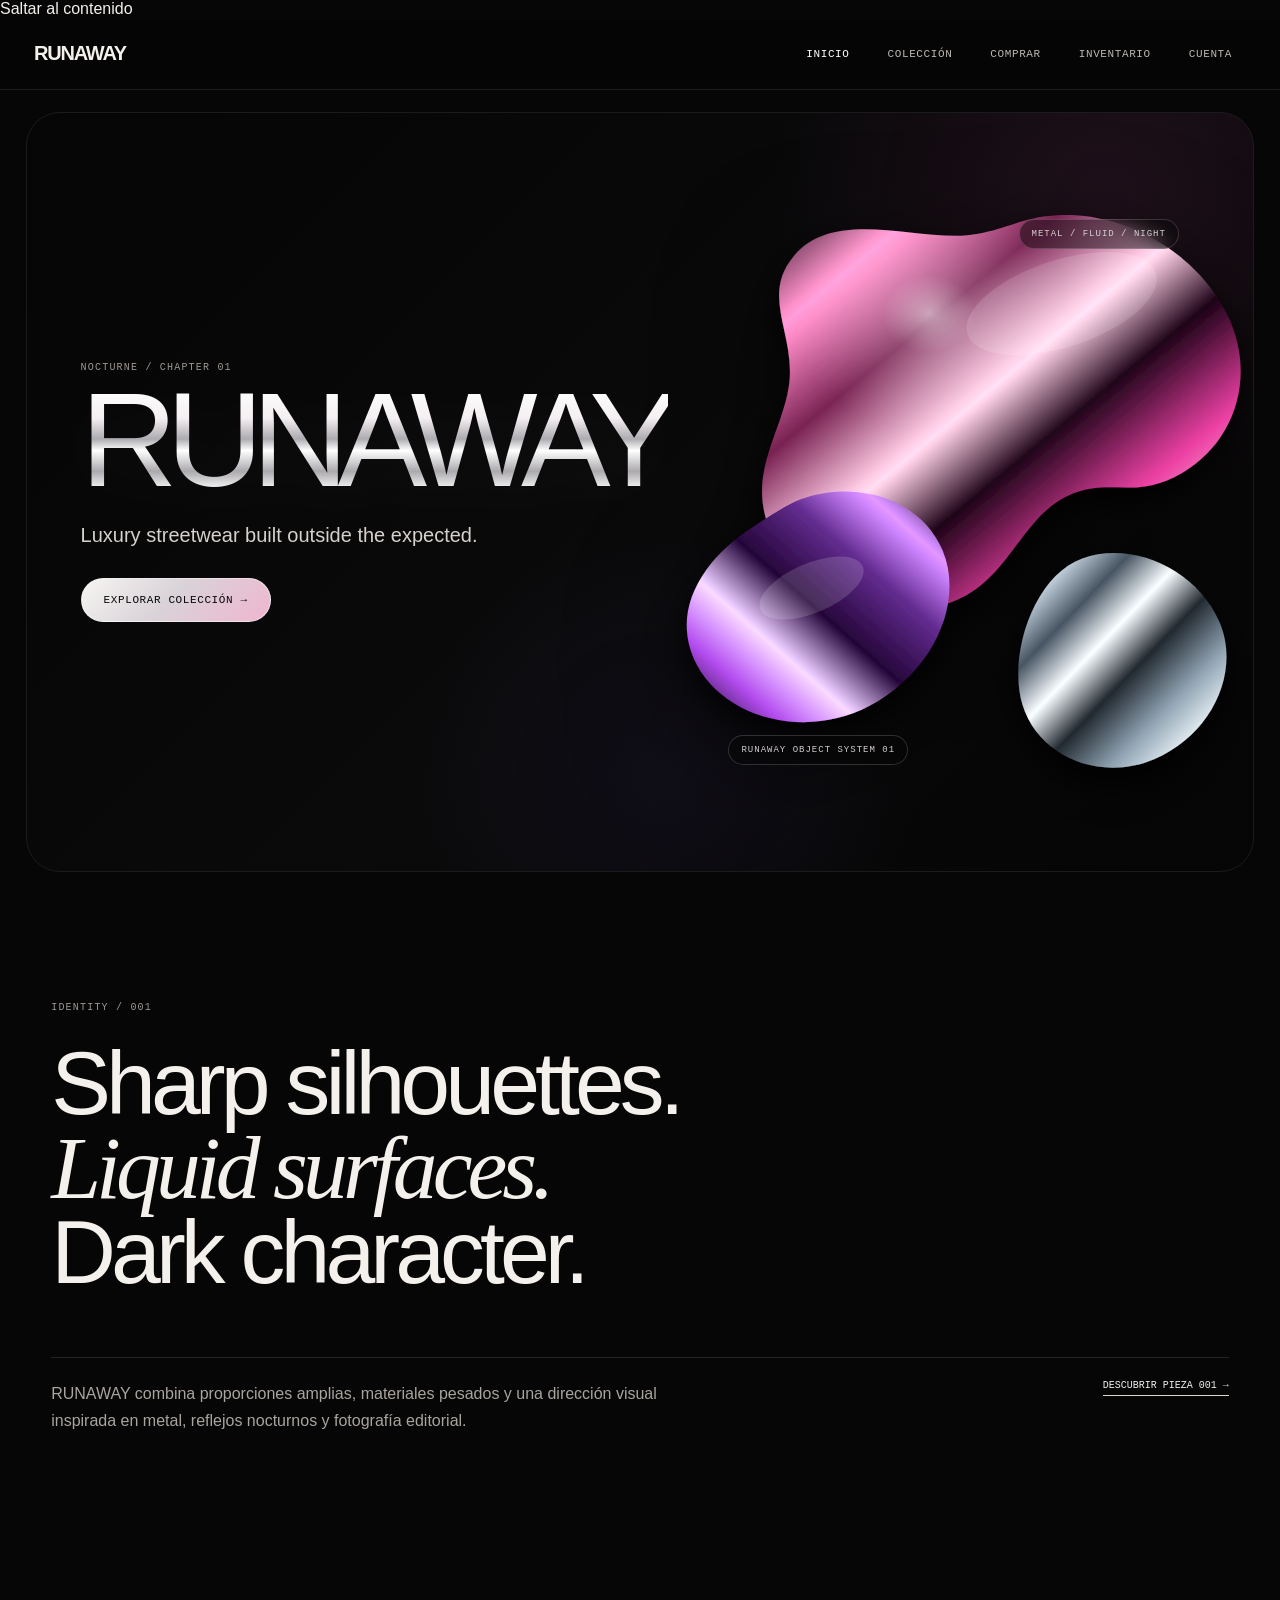
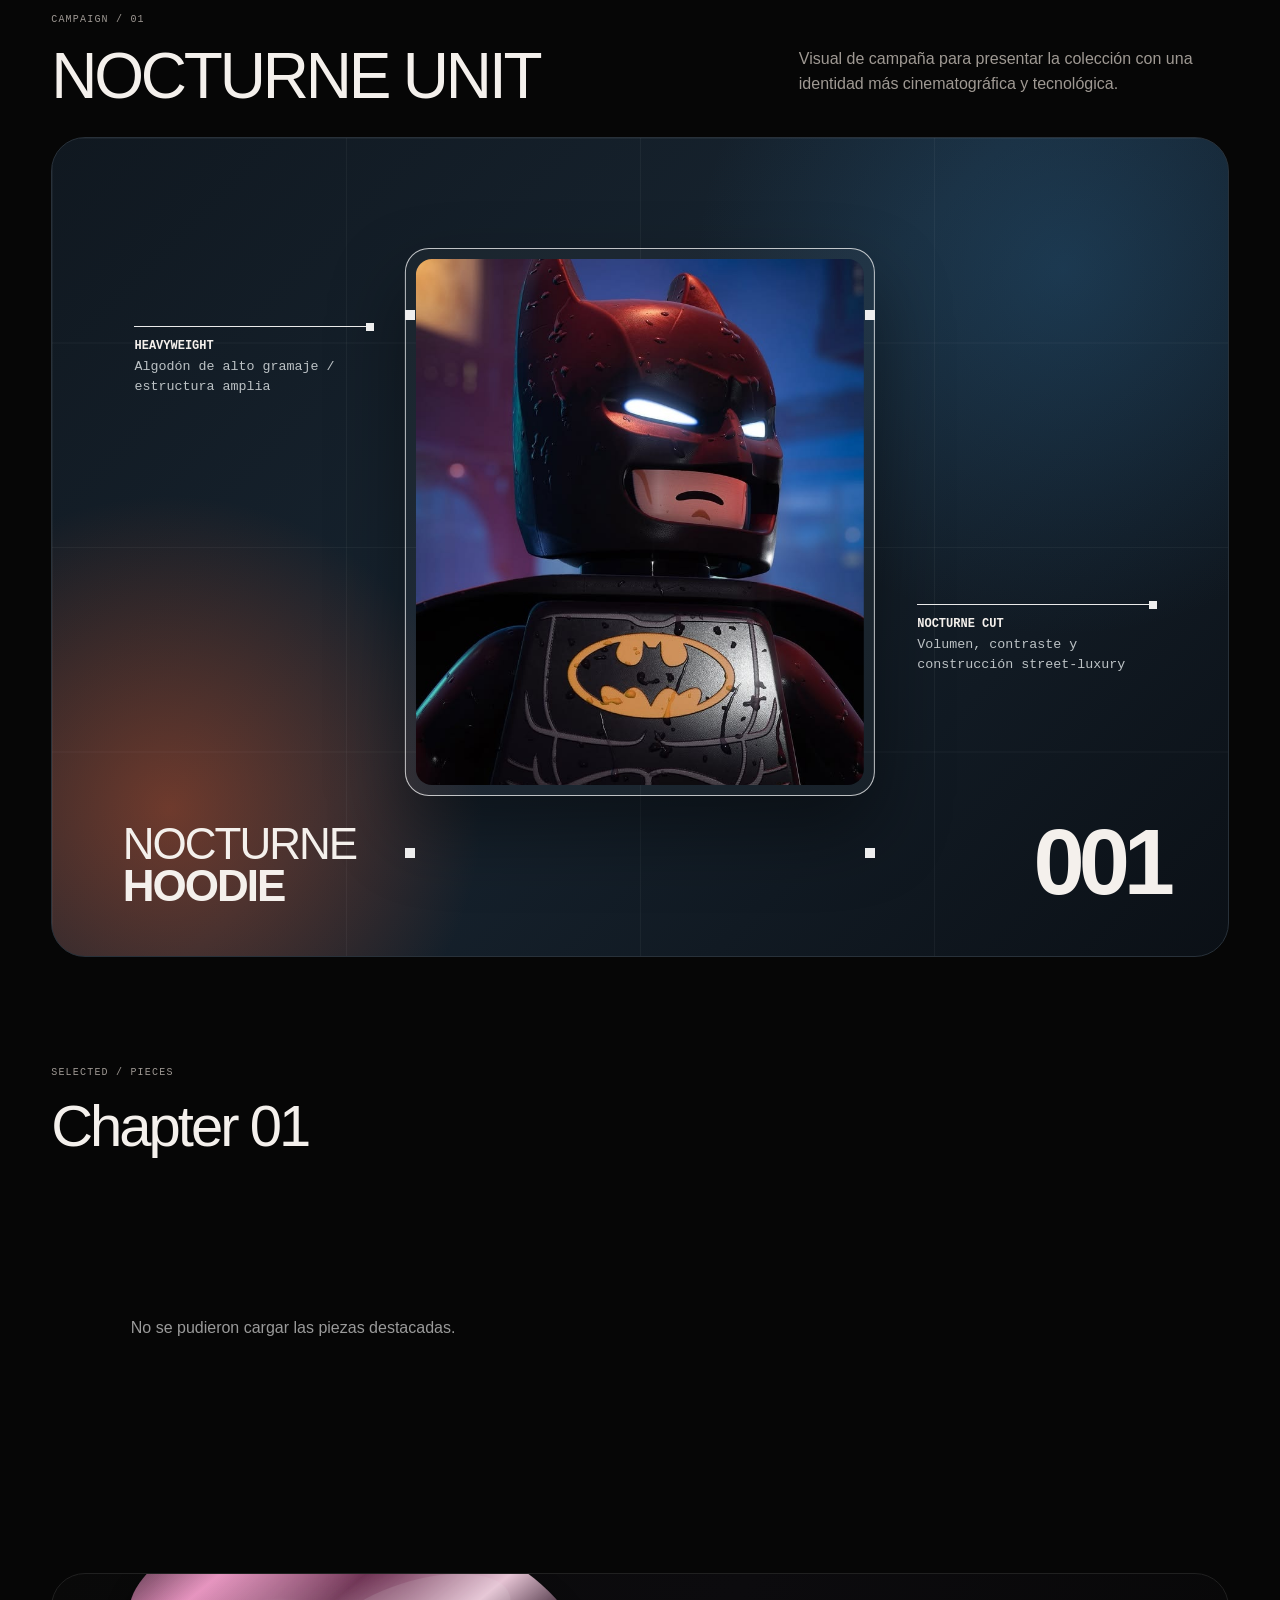
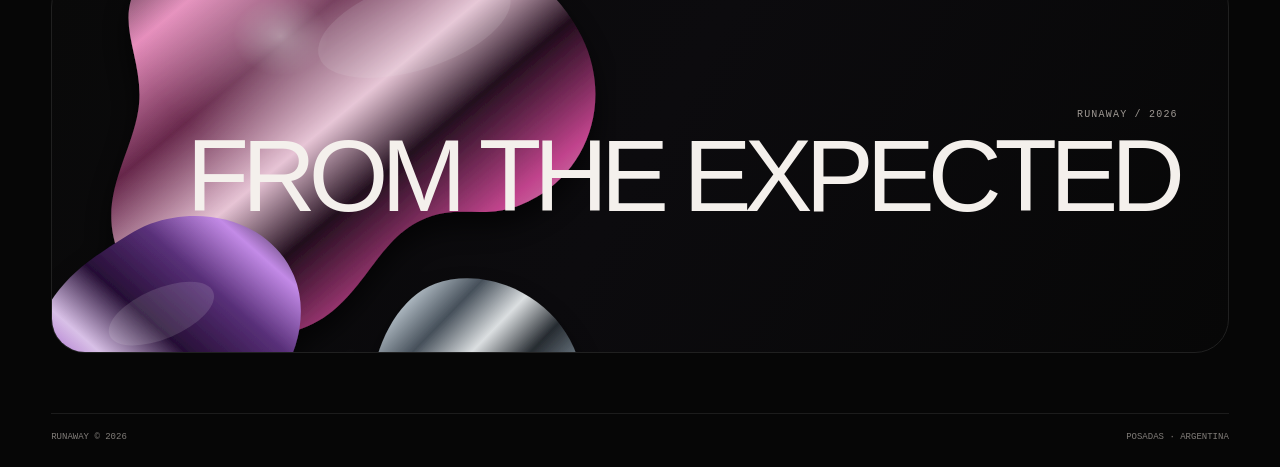
==== commit fb78d214: "Marcar el contador del catálogo como role=status" ====
--- a/index.html
+++ b/index.html
@@ -157,20 +157,34 @@
                     <p class="kicker">PRODUCT INDEX</p>
                     <h2>Available pieces</h2>
                 </div>
-                <span id="contadorCatalogo">CARGANDO / DROP 01</span>
-            </div>
-
+                <span id="contadorCatalogo" role="status">CARGANDO / DROP 01</span>
+            </div>
+
+            <form class="catalog-controls" role="search" aria-label="Buscar en el catálogo">
+                <div class="field-group catalog-search-field">
+                    <label for="campoBuscar">Buscar pieza</label>
+                    <input type="search" id="campoBuscar" placeholder="Nombre, referencia o descripción" autocomplete="off">
+                </div>
+                <div class="field-group catalog-category-field">
+                    <label for="selectCategoria">Categoría</label>
+                    <select id="selectCategoria">
+                        <option value="">Todas</option>
+                    </select>
+                </div>
+                <button type="button" id="botonLimpiar" class="btn-secundario">Limpiar</button>
+            </form>
             <div class="tabla-responsive">
                 <table class="tabla-productos">
+                    <caption class="solo-lectores">Piezas disponibles de la colección</caption>
                     <thead>
                         <tr>
-                            <th>Ref.</th>
-                            <th>Visual</th>
-                            <th>Producto</th>
-                            <th>Especificación</th>
-                            <th>Talles</th>
-                            <th>Precio</th>
-                            <th></th>
+                            <th scope="col">Ref.</th>
+                            <th scope="col">Visual</th>
+                            <th scope="col">Producto</th>
+                            <th scope="col">Especificación</th>
+                            <th scope="col">Talles</th>
+                            <th scope="col">Precio</th>
+                            <th scope="col"><span class="solo-lectores">Acciones</span></th>
                         </tr>
                     </thead>
                     <tbody id="cuerpoCatalogo"><tr><td colspan="7" class="catalogo-sin-resultados">Cargando catálogo...</td></tr></tbody>
@@ -180,6 +194,104 @@
     </div>
     </template>
 
+    <template id="tpl-detalle">
+        <div class="product-page">
+            <section class="product-visual-panel">
+                <div class="product-hero-image">
+                    <img id="detalleImagen" src="" alt="">
+                    <span class="corner c1"></span><span class="corner c2"></span><span class="corner c3"></span><span class="corner c4"></span>
+                </div>
+                <div class="product-index" id="detalleRef"></div>
+            </section>
+
+            <section class="product-info-panel">
+                <div class="product-heading">
+                    <p class="kicker" id="detalleKicker"></p>
+                    <h1 id="detalleNombre"></h1>
+                    <p class="product-price" id="detallePrecio"></p>
+                </div>
+                <p class="product-description" id="detalleDescripcion"></p>
+
+                <div class="product-spec-grid" id="detalleSpecs"></div>
+
+                <div class="size-block" role="group" aria-labelledby="etiquetaTalle">
+                    <span id="etiquetaTalle">Seleccionar talle</span>
+                    <div class="sizes" id="detalleTalles"></div>
+                </div>
+
+                <p id="detalleStock" class="mensaje-cupon"></p>
+                <a class="btn-principal full" id="detalleComprar" href="#/comprar">Comprar ahora →</a>
+                <p><a class="link-line" href="#/catalogo">← Volver a la colección</a></p>
+            </section>
+        </div>
+    </template>
+
+    <template id="tpl-comprar">
+        <div class="checkout-page">
+            <section class="checkout-heading">
+                <p class="kicker">CHECKOUT / RUNAWAY</p>
+                <h1>Finalizar compra</h1>
+                <p>Completá tus datos y revisá el pedido antes de confirmar.</p>
+            </section>
+
+            <section class="checkout-layout">
+                <div class="checkout-form-card">
+                    <form class="formulario-compra" id="formCompra" novalidate>
+                        <div class="field-group">
+                            <label for="nombre">Nombre del cliente</label>
+                            <input type="text" id="nombre" name="nombre" placeholder="Nombre y apellido" autocomplete="name" required>
+                        </div>
+                        <div class="field-group">
+                            <label for="direccion">Dirección</label>
+                            <input type="text" id="direccion" name="direccion" placeholder="Dirección de entrega" autocomplete="street-address" required>
+                        </div>
+                        <div class="fields-two">
+                            <div class="field-group"><label for="telefono">Teléfono</label><input type="tel" id="telefono" name="telefono" placeholder="3764 000000" autocomplete="tel" required></div>
+                            <div class="field-group"><label for="email">E-mail</label><input type="email" id="email" name="email" placeholder="nombre@email.com" autocomplete="email" required></div>
+                        </div>
+                        <div class="field-group">
+                            <label for="pago">Medio de pago</label>
+                            <select id="pago" name="pago" required>
+                                <option value="">Seleccionar</option>
+                                <option value="tarjeta_credito">Tarjeta de crédito</option>
+                                <option value="tarjeta_debito">Tarjeta de débito</option>
+                                <option value="transferencia">Transferencia bancaria</option>
+                                <option value="mercado_pago">Mercado Pago</option>
+                            </select>
+                        </div>
+                        <div class="fields-two">
+                            <div class="field-group">
+                                <label for="talleCompra">Talle</label>
+                                <select id="talleCompra" name="talle"></select>
+                            </div>
+                            <div class="field-group">
+                                <label for="cantidadProducto">Cantidad</label>
+                                <input type="number" id="cantidadProducto" name="cantidadProducto" min="1" value="1" inputmode="numeric">
+                            </div>
+                        </div>
+                        <div class="field-group">
+                            <label for="codigoCupon">Código de descuento</label>
+                            <input type="text" id="codigoCupon" name="codigoCupon" placeholder="Ingresá tu cupón" autocomplete="off">
+                            <button type="button" id="botonCupon" class="btn-secundario">Aplicar cupón</button>
+                        </div>
+                        <p id="mensajeCompra" class="mensaje-cupon" aria-live="polite"></p>
+                        <button class="btn-principal full" type="submit">Confirmar pedido →</button>
+                    </form>
+                </div>
+
+                <aside class="order-card" aria-label="Resumen del pedido">
+                    <div class="order-image"><img id="imagenProducto" src="" alt=""></div>
+                    <div class="order-title"><span id="referenciaProducto"></span><h2 id="nombreProducto"></h2></div>
+                    <div class="order-row"><span>Talle</span><strong id="talleProducto"></strong></div>
+                    <div class="order-row"><span>Precio unitario</span><strong id="precioUnitario"></strong></div>
+                    <div class="order-row"><span>Subtotal</span><strong id="subtotalProducto"></strong></div>
+                    <div class="order-row"><span>Descuento</span><strong id="descuentoProducto">—</strong></div>
+                    <div class="order-total"><span>Total</span><strong id="totalProducto"></strong></div>
+                </aside>
+            </section>
+        </div>
+    </template>
+
     <script type="module" src="app.js"></script>
 </body>
 </html>
--- a/style.css
+++ b/style.css
@@ -861,3 +861,17 @@
 }
 
 .menu-principal a[aria-current="page"] { color: #fff; }
+
+/* ===== Accesibilidad: foco visible para navegación por teclado ===== */
+a:focus-visible,
+button:focus-visible,
+input:focus-visible,
+select:focus-visible,
+textarea:focus-visible,
+summary:focus-visible {
+    outline: 3px solid #e8a8cf;
+    outline-offset: 3px;
+}
+
+/* El contenedor recibe foco por código al cambiar de vista; no necesita anillo. */
+#contenido-principal:focus { outline: none; }
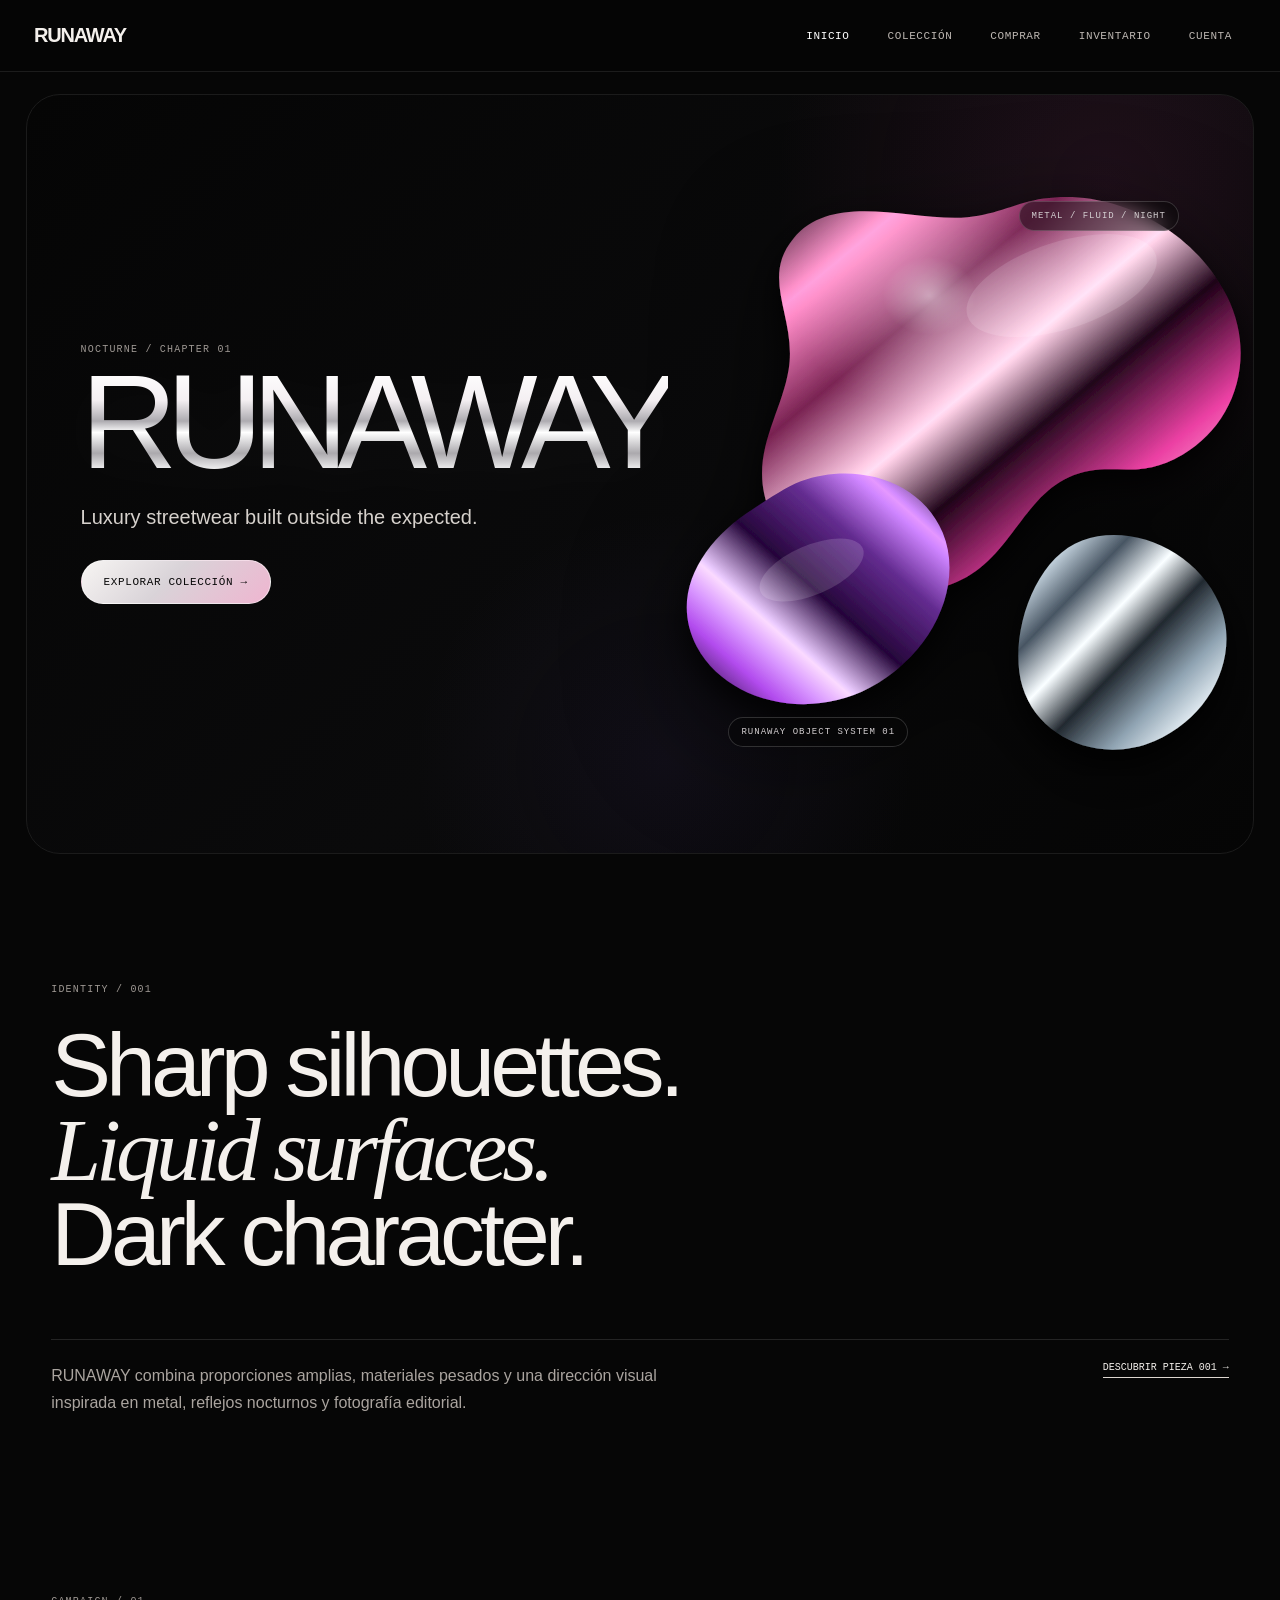
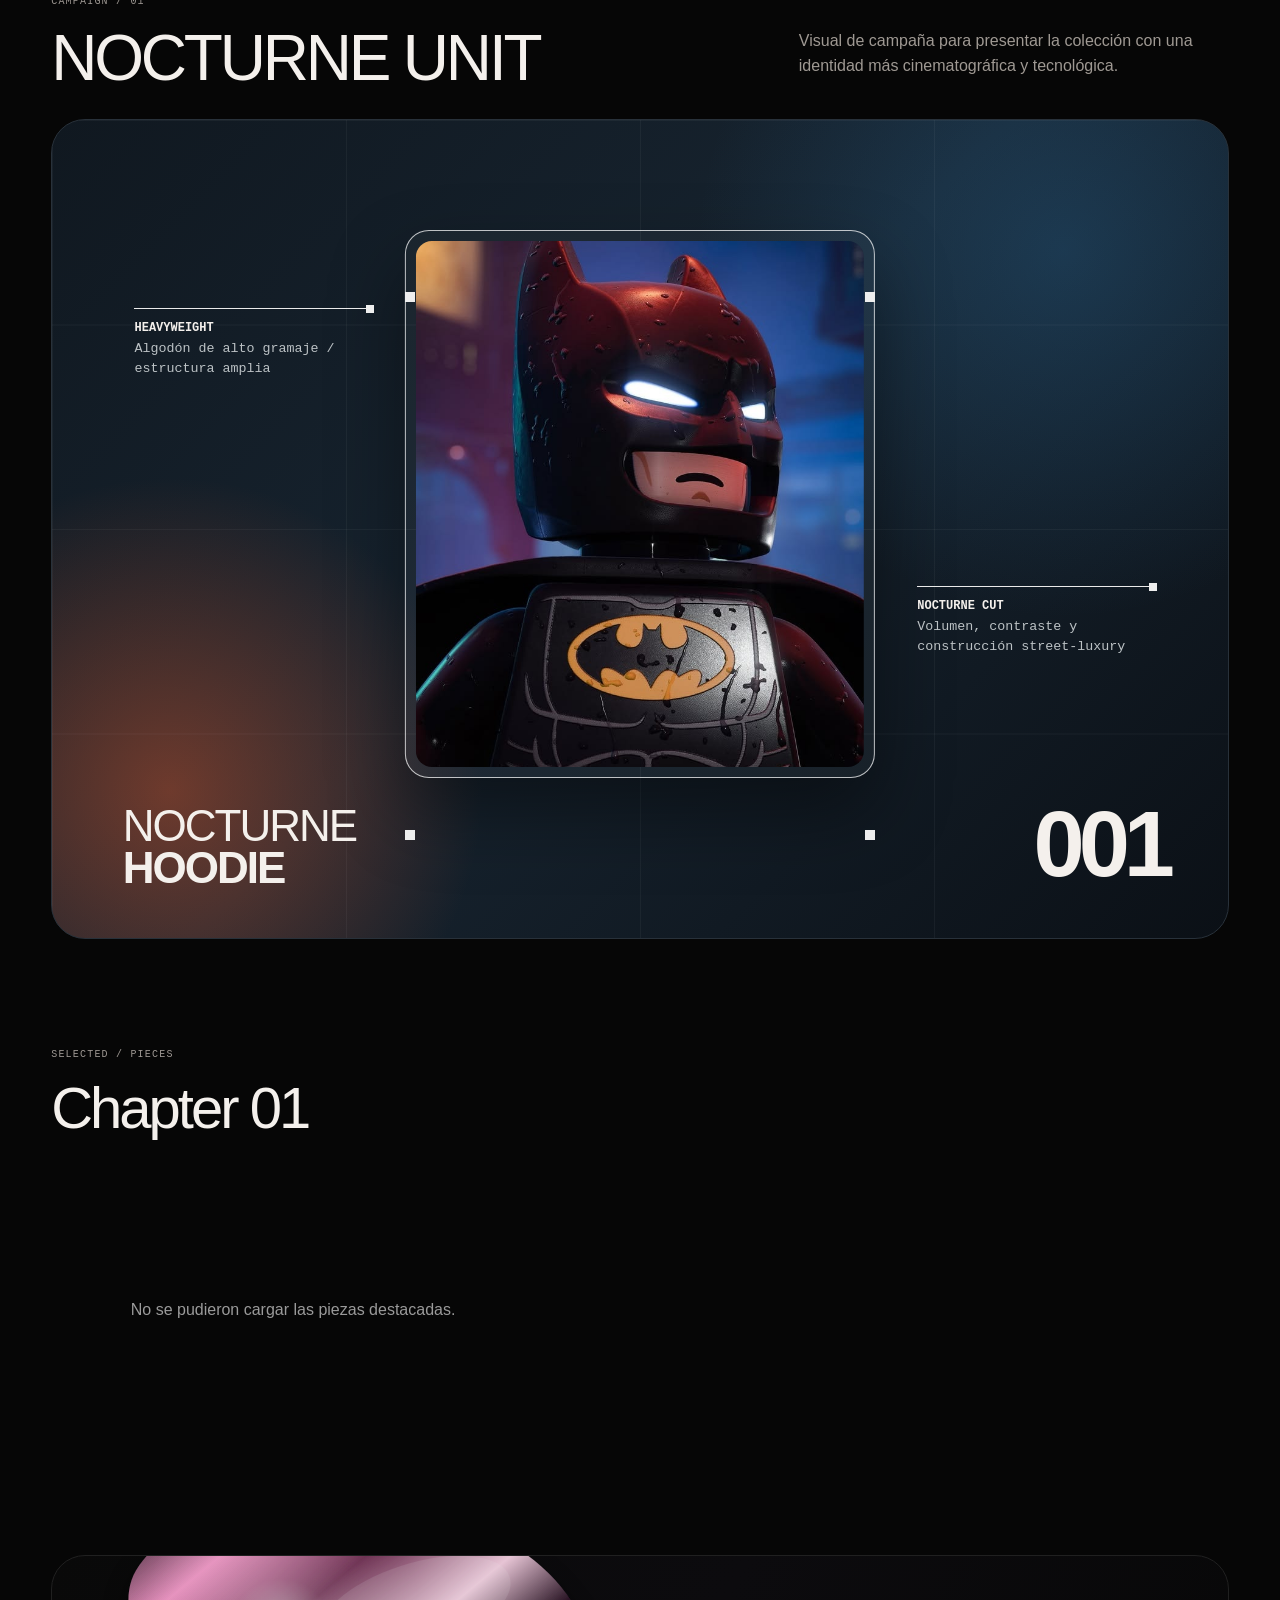
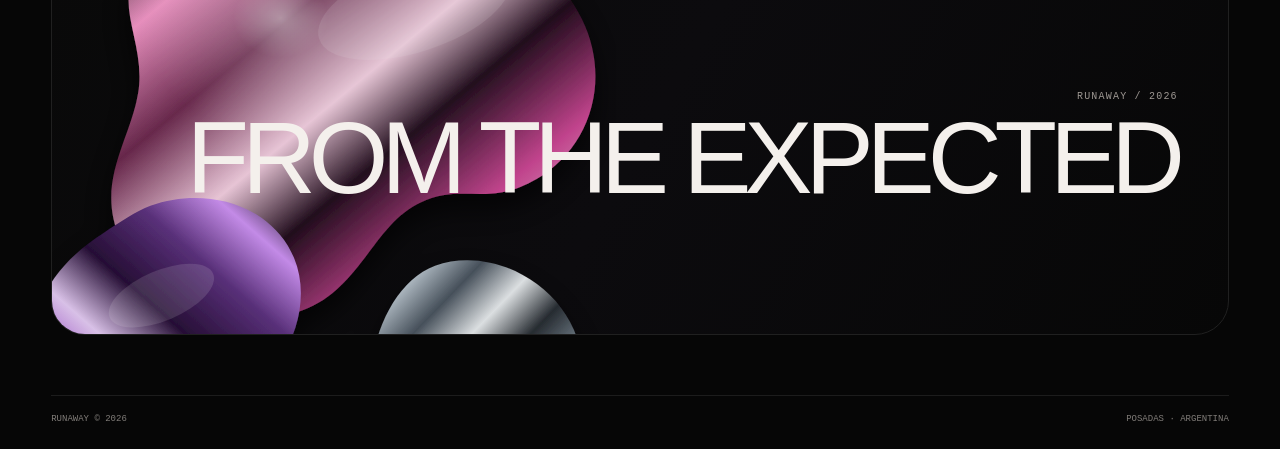
==== commit 12422b2a: "Merge pull request #2 from EspinolaVictoria/lisandro-spa-frontend SPA del front-end: navegación, cat" ====
--- a/style.css
+++ b/style.css
@@ -875,3 +875,23 @@
 
 /* El contenedor recibe foco por código al cambiar de vista; no necesita anillo. */
 #contenido-principal:focus { outline: none; }
+
+/* Enlace para saltar la barra de navegación: visible solo al recibir foco. */
+.salto-contenido {
+    position: absolute;
+    left: 16px;
+    top: -60px;
+    z-index: 100;
+    padding: 12px 18px;
+    background: #e9e5e1;
+    color: #080808;
+    border-radius: 10px;
+    font-weight: 600;
+}
+
+.salto-contenido:focus { top: 16px; }
+
+/* Selector de talle: estado elegido comunicado también visualmente (aria-pressed). */
+.sizes button[aria-pressed="true"] { background: #e9e5e1; color: #080808; border-color: #e9e5e1; }
+
+.btn-principal[aria-disabled="true"] { opacity: .45; pointer-events: none; }
